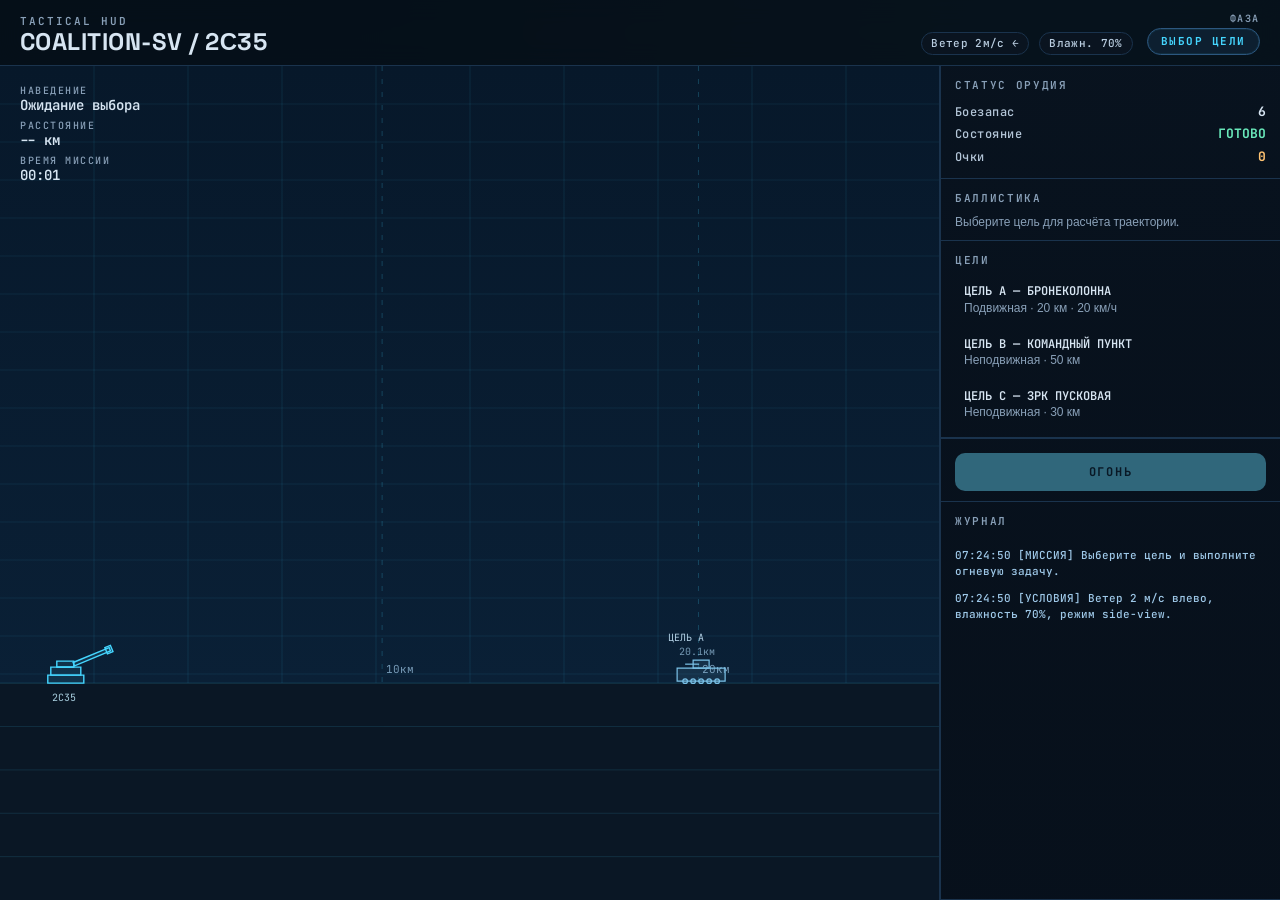
==== index.html @ 9c4c91ed "Add GitHub Pages auto-deploy workflow" ====
﻿<!doctype html>
<html lang="ru">
  <head>
    <meta charset="UTF-8" />
    <meta name="viewport" content="width=device-width, initial-scale=1.0" />
    <title>2С35 Коалиция-СВ | Tactical Minimal HUD</title>
    <link rel="preconnect" href="https://fonts.googleapis.com" />
    <link rel="preconnect" href="https://fonts.gstatic.com" crossorigin />
    <link
      href="https://fonts.googleapis.com/css2?family=Space+Grotesk:wght@400;500;700&family=JetBrains+Mono:wght@400;500;700&display=swap"
      rel="stylesheet"
    />
    <link rel="stylesheet" href="./styles.css" />
  </head>
  <body>
    <div id="game" class="app">
      <header class="topbar">
        <div class="brand-wrap">
          <p class="kicker">TACTICAL HUD</p>
          <h1 class="brand">COALITION-SV / 2С35</h1>
        </div>

        <div class="top-meta" aria-label="параметры среды">
          <span class="meta-chip">Ветер 2м/с ←</span>
          <span class="meta-chip">Влажн. 70%</span>
        </div>

        <div class="phase-wrap">
          <span class="phase-label">ФАЗА</span>
          <span id="phase-badge" class="phase-badge">ВЫБОР ЦЕЛИ</span>
        </div>
      </header>

      <main id="layout" class="layout">
        <section id="scene-shell" class="scene-shell" aria-label="Боевая сцена">
          <canvas id="scene"></canvas>
          <div id="impact-flash" class="impact-flash" aria-hidden="true"></div>

          <div id="scene-overlay" class="scene-overlay">
            <div class="overlay-item">
              <span class="overlay-key">Наведение</span>
              <span id="overlay-target" class="overlay-val">Ожидание выбора</span>
            </div>
            <div class="overlay-item">
              <span class="overlay-key">Расстояние</span>
              <span id="overlay-distance" class="overlay-val">-- км</span>
            </div>
            <div class="overlay-item">
              <span class="overlay-key">Время миссии</span>
              <span id="overlay-time" class="overlay-val">00:00</span>
            </div>
          </div>

          <div id="victory" class="victory" role="dialog" aria-modal="true" aria-labelledby="victory-title">
            <p class="victory-kicker">МИССИЯ ЗАВЕРШЕНА</p>
            <h2 id="victory-title">Все цели подавлены</h2>
            <div class="victory-score-wrap">
              <span class="victory-score-label">Итоговые очки</span>
              <span id="victory-score" class="victory-score">0</span>
            </div>
            <button id="restart-btn" class="btn btn-secondary" type="button">Новая миссия</button>
          </div>
        </section>

        <div id="hud-backdrop" class="hud-backdrop" hidden></div>

        <aside id="hud" class="hud" aria-label="Панель управления">
          <button id="hud-toggle" class="hud-toggle" type="button" aria-expanded="false">
            Цели и расчёт
          </button>

          <div class="hud-body">
            <section class="hud-section status">
              <h3>Статус орудия</h3>
              <div class="data-row"><span>Боезапас</span><strong id="ammo">6</strong></div>
              <div class="data-row"><span>Состояние</span><strong id="status" class="tone-ok">ГОТОВО</strong></div>
              <div class="data-row"><span>Очки</span><strong id="score" class="tone-warn">0</strong></div>
            </section>

            <section class="hud-section ballistics" id="ballistics-section">
              <h3>Баллистика</h3>
              <div id="ballistics" class="ballistics-grid">
                <p class="placeholder">Выберите цель для расчёта траектории.</p>
              </div>
            </section>

            <section class="hud-section targets">
              <h3>Цели</h3>
              <div id="targets-list" class="targets-list"></div>
            </section>

            <section class="hud-section actions">
              <button id="fire-btn" class="btn btn-primary" type="button" disabled>ОГОНЬ</button>
            </section>

            <section class="hud-section feed">
              <h3>Журнал</h3>
              <div id="event-log" class="event-log" role="log" aria-live="polite"></div>
            </section>
          </div>
        </aside>
      </main>
    </div>

    <script src="https://cdn.jsdelivr.net/npm/gsap@3.12.7/dist/gsap.min.js"></script>
    <script src="./game.js"></script>
  </body>
</html>
---- styles.css ----
﻿:root {
  --bg-0: #060d14;
  --bg-1: #0b1622;
  --bg-2: #0f2234;
  --line: #1a334d;
  --line-strong: #2c577f;
  --accent: #45d6ff;
  --accent-soft: rgba(69, 214, 255, 0.2);
  --text: #d7e5f2;
  --muted: #89a0b8;
  --ok: #69e8ba;
  --warn: #ffc372;
  --bad: #ff7e7e;
  --shadow: rgba(2, 7, 11, 0.7);
  --space-1: 6px;
  --space-2: 10px;
  --space-3: 14px;
  --space-4: 20px;
  --space-5: 28px;
  --radius-sm: 10px;
  --radius-md: 16px;
  --duration-fast: 180ms;
  --duration-mid: 320ms;
  --ease-out: cubic-bezier(0.22, 1, 0.36, 1);
}

* {
  box-sizing: border-box;
}

html,
body {
  width: 100%;
  min-height: 100%;
  margin: 0;
}

body {
  font-family: "Space Grotesk", sans-serif;
  color: var(--text);
  background:
    radial-gradient(1100px 540px at 82% 0%, rgba(69, 214, 255, 0.08), transparent 60%),
    linear-gradient(170deg, #050b12, #07111b 38%, #091625 100%);
}

.app {
  min-height: 100svh;
  display: grid;
  grid-template-rows: auto 1fr;
}

.topbar {
  display: grid;
  grid-template-columns: minmax(170px, 1fr) auto auto;
  align-items: end;
  gap: var(--space-3);
  padding: var(--space-3) var(--space-4) var(--space-2);
  border-bottom: 1px solid var(--line);
  background: rgba(7, 17, 27, 0.84);
  backdrop-filter: blur(12px);
  position: sticky;
  top: 0;
  z-index: 20;
}

.kicker {
  margin: 0 0 2px;
  font: 600 11px/1 "JetBrains Mono", monospace;
  letter-spacing: 0.18em;
  text-transform: uppercase;
  color: var(--muted);
}

.brand {
  margin: 0;
  font-size: clamp(1rem, 2.1vw, 1.5rem);
  line-height: 1.1;
  letter-spacing: 0.02em;
}

.top-meta {
  display: flex;
  gap: var(--space-2);
  flex-wrap: wrap;
  justify-content: flex-end;
}

.meta-chip {
  font: 500 11px/1 "JetBrains Mono", monospace;
  letter-spacing: 0.03em;
  color: #b9cde0;
  padding: 5px 9px;
  border: 1px solid var(--line);
  border-radius: 999px;
  background: rgba(11, 22, 34, 0.85);
}

.phase-wrap {
  display: grid;
  justify-items: end;
  gap: 4px;
}

.phase-label {
  font: 600 10px/1 "JetBrains Mono", monospace;
  letter-spacing: 0.16em;
  color: var(--muted);
  text-transform: uppercase;
}

.phase-badge {
  font: 700 11px/1 "JetBrains Mono", monospace;
  text-transform: uppercase;
  letter-spacing: 0.14em;
  color: var(--accent);
  border: 1px solid var(--line-strong);
  background: rgba(15, 34, 52, 0.9);
  border-radius: 999px;
  padding: 7px 13px;
  box-shadow: inset 0 0 0 1px rgba(69, 214, 255, 0.08);
}

.layout {
  min-height: 0;
  display: grid;
  grid-template-columns: minmax(0, 1fr) 340px;
}

.scene-shell {
  position: relative;
  overflow: hidden;
  border-right: 1px solid var(--line);
  background: linear-gradient(180deg, rgba(5, 16, 26, 0.95) 0%, rgba(4, 11, 18, 0.98) 100%);
}

#scene {
  width: 100%;
  height: 100%;
  display: block;
}

.scene-overlay {
  position: absolute;
  top: var(--space-4);
  left: var(--space-4);
  display: grid;
  gap: 7px;
  pointer-events: none;
}

.overlay-item {
  display: grid;
  gap: 1px;
}

.overlay-key {
  font: 500 10px/1 "JetBrains Mono", monospace;
  text-transform: uppercase;
  letter-spacing: 0.15em;
  color: var(--muted);
}

.overlay-val {
  font: 600 14px/1.2 "JetBrains Mono", monospace;
  color: var(--text);
}

.impact-flash {
  position: absolute;
  inset: 0;
  pointer-events: none;
  background: radial-gradient(circle at 52% 58%, rgba(69, 214, 255, 0.3), rgba(69, 214, 255, 0) 50%);
  opacity: 0;
}

.victory {
  position: absolute;
  inset: 0;
  display: none;
  place-content: center;
  justify-items: center;
  gap: var(--space-3);
  text-align: center;
  background: linear-gradient(180deg, rgba(5, 14, 23, 0.9), rgba(5, 14, 23, 0.98));
  backdrop-filter: blur(6px);
  z-index: 12;
}

.victory.on {
  display: grid;
}

.victory-kicker {
  margin: 0;
  font: 600 12px/1 "JetBrains Mono", monospace;
  letter-spacing: 0.22em;
  color: var(--muted);
}

.victory h2 {
  margin: 0;
  font-size: clamp(1.45rem, 3.1vw, 2.4rem);
}

.victory-score-wrap {
  display: grid;
  gap: 2px;
}

.victory-score-label {
  font: 600 11px/1 "JetBrains Mono", monospace;
  letter-spacing: 0.12em;
  text-transform: uppercase;
  color: var(--muted);
}

.victory-score {
  font: 700 clamp(2rem, 5vw, 3.5rem) / 1 "JetBrains Mono", monospace;
  color: var(--accent);
}

.hud {
  position: relative;
  background: linear-gradient(180deg, rgba(8, 18, 30, 0.94), rgba(7, 16, 27, 0.96));
  min-height: 0;
  border-left: 1px solid var(--line);
}

.hud-toggle {
  display: none;
}

.hud-body {
  height: 100%;
  min-height: 0;
  display: grid;
  grid-template-rows: auto auto auto auto minmax(110px, 1fr);
}

.hud-section {
  padding: var(--space-3) var(--space-3) var(--space-2);
  border-bottom: 1px solid var(--line);
}

.hud-section h3 {
  margin: 0 0 var(--space-2);
  font: 600 11px/1 "JetBrains Mono", monospace;
  letter-spacing: 0.15em;
  text-transform: uppercase;
  color: var(--muted);
}

.data-row {
  display: flex;
  justify-content: space-between;
  align-items: baseline;
  padding: 4px 0;
  font-size: 14px;
}

.data-row span {
  font: 500 12px/1.2 "JetBrains Mono", monospace;
  letter-spacing: 0.04em;
  color: #b4c6d8;
}

.data-row strong {
  font: 700 13px/1 "JetBrains Mono", monospace;
}

.tone-ok {
  color: var(--ok);
}

.tone-warn {
  color: var(--warn);
}

.tone-bad {
  color: var(--bad);
}

.ballistics-grid {
  display: grid;
  gap: 6px;
}

.b-row {
  display: flex;
  justify-content: space-between;
  font: 500 12px/1.2 "JetBrains Mono", monospace;
  padding: 4px 0;
  border-bottom: 1px dashed rgba(44, 87, 127, 0.5);
}

.b-row:last-child {
  border-bottom: none;
}

.placeholder {
  margin: 0;
  font-size: 12px;
  color: var(--muted);
}

.targets {
  min-height: 0;
  display: grid;
  grid-template-rows: auto minmax(0, 1fr);
}

.targets-list {
  overflow: auto;
  display: grid;
  align-content: start;
  gap: var(--space-1);
  padding-right: 2px;
  max-height: clamp(116px, 28vh, 226px);
}

.target-row {
  width: 100%;
  text-align: left;
  border: 1px solid transparent;
  border-radius: var(--radius-sm);
  background: transparent;
  color: var(--text);
  padding: 7px 8px;
  cursor: pointer;
  transition:
    border-color var(--duration-fast) var(--ease-out),
    background var(--duration-fast) var(--ease-out),
    transform var(--duration-fast) var(--ease-out);
}

.target-row:hover {
  border-color: var(--line-strong);
  background: rgba(69, 214, 255, 0.08);
}

.target-row.sel {
  border-color: var(--accent);
  background: var(--accent-soft);
}

.target-row.done {
  opacity: 0.4;
  cursor: not-allowed;
  text-decoration: line-through;
}

.t-name {
  display: block;
  font: 600 12px/1.2 "JetBrains Mono", monospace;
  margin-bottom: 2px;
}

.t-info {
  display: block;
  font-size: 12px;
  color: var(--muted);
}

.actions {
  border-top: 1px solid var(--line);
}

.btn {
  width: 100%;
  border-radius: var(--radius-sm);
  border: 1px solid transparent;
  font: 700 12px/1 "JetBrains Mono", monospace;
  letter-spacing: 0.14em;
  text-transform: uppercase;
  padding: 12px;
  cursor: pointer;
  transition:
    transform var(--duration-fast) var(--ease-out),
    filter var(--duration-fast) var(--ease-out),
    background var(--duration-fast) var(--ease-out);
}

.btn:disabled {
  cursor: not-allowed;
  opacity: 0.45;
  filter: grayscale(0.25);
}

.btn-primary {
  background: var(--accent);
  color: #052337;
}

.btn-primary:hover:not(:disabled) {
  transform: translateY(-1px);
  filter: brightness(1.08);
}

.btn-secondary {
  max-width: 240px;
  background: transparent;
  border-color: var(--line-strong);
  color: var(--text);
}

.btn-secondary:hover {
  background: rgba(69, 214, 255, 0.12);
}

.feed {
  min-height: 0;
  display: grid;
  grid-template-rows: auto minmax(0, 1fr);
}

.event-log {
  overflow: auto;
  font: 500 11px/1.45 "JetBrains Mono", monospace;
  color: #9eb4c8;
}

.log-item {
  margin-bottom: 6px;
}

.log-item.info {
  color: #9ec8e8;
}

.log-item.warn {
  color: var(--warn);
}

.log-item.hit {
  color: var(--ok);
}

.log-item.miss {
  color: var(--bad);
}

.hud-backdrop {
  display: none;
}

@media (max-width: 1080px) {
  .layout {
    grid-template-columns: minmax(0, 1fr) 300px;
  }
}

@media (max-width: 960px) {
  .topbar {
    grid-template-columns: 1fr;
    gap: 10px;
    align-items: start;
  }

  .top-meta,
  .phase-wrap {
    justify-content: flex-start;
    justify-items: start;
  }

  .layout {
    grid-template-columns: 1fr;
    position: relative;
  }

  .scene-shell {
    min-height: calc(100svh - 156px);
    border-right: none;
    border-bottom: 1px solid var(--line);
  }

  .scene-overlay {
    top: var(--space-3);
    left: var(--space-3);
  }

  .hud {
    position: fixed;
    left: 0;
    right: 0;
    bottom: 0;
    max-height: 68svh;
    z-index: 42;
    border-left: none;
    border-top: 1px solid var(--line);
    border-radius: 18px 18px 0 0;
    box-shadow: 0 -22px 44px -22px var(--shadow);
    transform: translateY(calc(100% - 54px));
    transition: transform var(--duration-mid) var(--ease-out);
  }

  .hud.open {
    transform: translateY(0%);
  }

  .hud-toggle {
    display: block;
    width: 100%;
    border: 0;
    border-bottom: 1px solid var(--line);
    border-radius: 0;
    padding: 17px var(--space-4) 15px;
    text-align: left;
    background: rgba(11, 22, 34, 0.96);
    color: var(--text);
    font: 700 12px/1 "JetBrains Mono", monospace;
    letter-spacing: 0.14em;
    text-transform: uppercase;
    cursor: pointer;
  }

  .hud-body {
    grid-template-rows: auto auto auto auto minmax(90px, 1fr);
    height: calc(100% - 54px);
  }

  .targets-list {
    max-height: min(30svh, 204px);
  }

  .hud-backdrop {
    position: fixed;
    inset: 0;
    background: rgba(3, 9, 15, 0.5);
    z-index: 40;
  }

  .hud-backdrop.on {
    display: block;
  }
}

@media (prefers-reduced-motion: reduce) {
  * {
    animation-duration: 1ms !important;
    animation-iteration-count: 1 !important;
    transition-duration: 1ms !important;
    scroll-behavior: auto !important;
  }
}
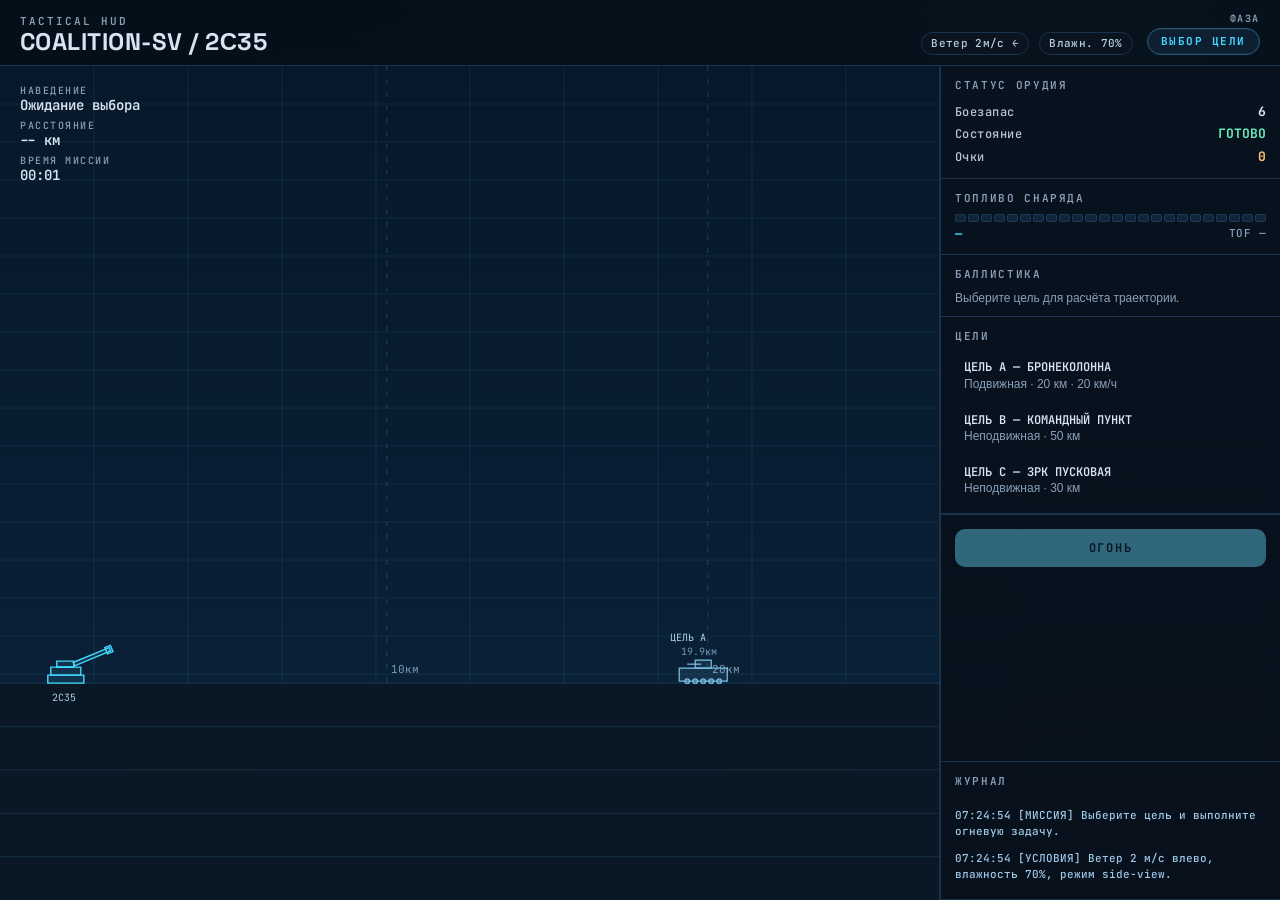
==== commit 8b6d26d5: "index same" ====
--- a/index.html
+++ b/index.html
@@ -77,6 +77,17 @@
               <div class="data-row"><span>Очки</span><strong id="score" class="tone-warn">0</strong></div>
             </section>
 
+            <section class="hud-section fuel-section" id="fuel-section" aria-label="Топливо снаряда">
+              <h3>Топливо снаряда</h3>
+              <div class="fuel-bar-wrap">
+                <div id="fuel-segments" class="fuel-segments" aria-hidden="true"></div>
+                <div class="fuel-meta">
+                  <span id="fuel-pct" class="fuel-pct">—</span>
+                  <span id="fuel-tof" class="fuel-tof">TOF —</span>
+                </div>
+              </div>
+            </section>
+
             <section class="hud-section ballistics" id="ballistics-section">
               <h3>Баллистика</h3>
               <div id="ballistics" class="ballistics-grid">
@@ -105,4 +116,4 @@
     <script src="https://cdn.jsdelivr.net/npm/gsap@3.12.7/dist/gsap.min.js"></script>
     <script src="./game.js"></script>
   </body>
-</html>
+</html>
--- a/styles.css
+++ b/styles.css
@@ -542,3 +542,77 @@
     scroll-behavior: auto !important;
   }
 }
+
+/* ── Fuel bar ──────────────────────────────────────────── */
+.fuel-section {
+  padding-bottom: var(--space-3);
+}
+
+.fuel-bar-wrap {
+  display: grid;
+  gap: 6px;
+}
+
+.fuel-segments {
+  display: flex;
+  gap: 2px;
+  height: 8px;
+}
+
+.fuel-seg {
+  flex: 1;
+  border-radius: 2px;
+  background: rgba(44, 87, 127, 0.28);
+  border: 1px solid rgba(44, 87, 127, 0.45);
+  transition:
+    background 80ms ease,
+    border-color 80ms ease,
+    box-shadow 80ms ease;
+}
+
+.fuel-seg.lit {
+  background: var(--accent);
+  border-color: var(--accent);
+  box-shadow: 0 0 5px rgba(69, 214, 255, 0.45);
+}
+
+.fuel-seg.lit.low {
+  background: var(--warn);
+  border-color: var(--warn);
+  box-shadow: 0 0 5px rgba(255, 195, 114, 0.45);
+}
+
+.fuel-seg.lit.crit {
+  background: var(--bad);
+  border-color: var(--bad);
+  box-shadow: 0 0 5px rgba(255, 126, 126, 0.5);
+}
+
+.fuel-meta {
+  display: flex;
+  justify-content: space-between;
+}
+
+.fuel-pct {
+  font:
+    700 12px/1 "JetBrains Mono",
+    monospace;
+  color: var(--accent);
+  letter-spacing: 0.06em;
+  transition: color 120ms ease;
+}
+
+.fuel-pct.low {
+  color: var(--warn);
+}
+.fuel-pct.crit {
+  color: var(--bad);
+}
+
+.fuel-tof {
+  font:
+    500 11px/1 "JetBrains Mono",
+    monospace;
+  color: var(--muted);
+  letter-spacing: 0.04em;
+}
